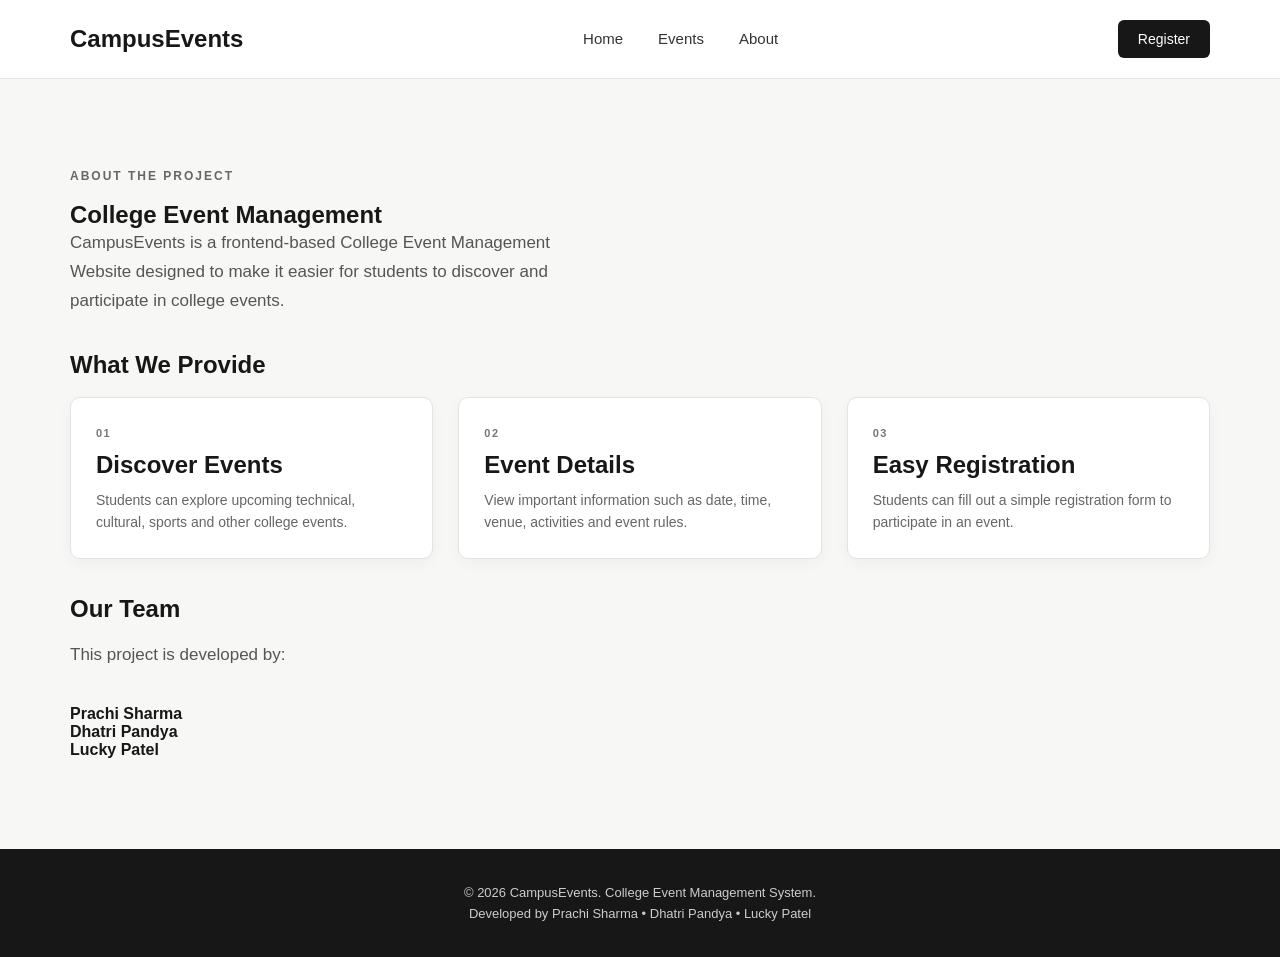
==== about.html @ df2afa7b "Initial project" ====
<!DOCTYPE html>
<html lang="en">

<head>
    <meta charset="UTF-8">
    <meta name="viewport" content="width=device-width, initial-scale=1.0">

    <title>About | CampusEvents</title>

    <link rel="stylesheet" href="css/style.css">
</head>

<body>

    <header>
        <nav class="navbar">

            <div class="logo">CampusEvents</div>

            <ul class="nav-links">
                <li><a href="index.html">Home</a></li>
                <li><a href="events.html">Events</a></li>
                <li><a href="about.html">About</a></li>
            </ul>

            <a href="register.html" class="register-btn">Register</a>

        </nav>
    </header>


    <main>

        <section class="events-section">

            <p class="small-title">ABOUT THE PROJECT</p>

            <h1>College Event Management</h1>

            <p class="hero-text">
                CampusEvents is a frontend-based College Event
                Management Website designed to make it easier for
                students to discover and participate in college events.
            </p>


            <h2>What We Provide</h2>

            <br>

            <div class="event-container">

                <div class="event-card">
                    <div class="event-info">
                        <span>01</span>
                        <h3>Discover Events</h3>

                        <p>
                            Students can explore upcoming technical,
                            cultural, sports and other college events.
                        </p>
                    </div>
                </div>


                <div class="event-card">
                    <div class="event-info">
                        <span>02</span>
                        <h3>Event Details</h3>

                        <p>
                            View important information such as date,
                            time, venue, activities and event rules.
                        </p>
                    </div>
                </div>


                <div class="event-card">
                    <div class="event-info">
                        <span>03</span>
                        <h3>Easy Registration</h3>

                        <p>
                            Students can fill out a simple registration
                            form to participate in an event.
                        </p>
                    </div>
                </div>

            </div>


            <br><br>


            <h2>Our Team</h2>

            <br>

            <p class="hero-text">
                This project is developed by:
            </p>

            <p>
                <strong>Prachi Sharma</strong><br>
                <strong>Dhatri Pandya</strong><br>
                <strong>Lucky Patel</strong>
            </p>

        </section>

    </main>


    <footer>
        <p>© 2026 CampusEvents. College Event Management System.</p>
        <p>Developed by Prachi Sharma • Dhatri Pandya • Lucky Patel</p>
    </footer>


    <script src="js/script.js"></script>

</body>

</html>
---- css/style.css ----
/* =========================
   RESET
========================= */

* {
    margin: 0;
    padding: 0;
    box-sizing: border-box;
}

body {
    font-family: Arial, sans-serif;
    background: #f7f7f5;
    color: #171717;
}


/* =========================
   NAVBAR
========================= */

header {
    background: #ffffff;
    border-bottom: 1px solid #e5e5e5;
}

.navbar {
    max-width: 1200px;
    margin: auto;
    padding: 20px 30px;

    display: flex;
    align-items: center;
    justify-content: space-between;
}

.logo {
    font-size: 24px;
    font-weight: 700;
}

.nav-links {
    display: flex;
    gap: 35px;
    list-style: none;
}

.nav-links a {
    text-decoration: none;
    color: #333;
    font-size: 15px;
}

.nav-links a:hover {
    color: #000;
}

.register-btn {
    text-decoration: none;
    background: #171717;
    color: white;
    padding: 11px 20px;
    border-radius: 6px;
    font-size: 14px;
}


/* =========================
   HERO
========================= */

.hero {
    min-height: 600px;
    display: flex;
    align-items: center;

    background: #e9e9e4;
}

.hero-content {
    max-width: 1200px;
    width: 100%;
    margin: auto;
    padding: 80px 30px;
}

.small-title {
    font-size: 12px;
    font-weight: 700;
    letter-spacing: 2px;
    margin-bottom: 18px;
    color: #666;
}

.hero h1 {
    font-size: 72px;
    line-height: 1.05;
    letter-spacing: -3px;
    margin-bottom: 25px;
}

.hero-text {
    max-width: 500px;
    font-size: 17px;
    line-height: 1.7;
    color: #555;
    margin-bottom: 35px;
}


/* =========================
   BUTTONS
========================= */

.hero-buttons {
    display: flex;
    gap: 15px;
}

.primary-btn,
.secondary-btn {
    text-decoration: none;
    padding: 14px 24px;
    border-radius: 6px;
    font-size: 14px;
}

.primary-btn {
    background: #171717;
    color: white;
}

.secondary-btn {
    border: 1px solid #999;
    color: #171717;
}


/* =========================
   EVENTS
========================= */

.events-section {
    max-width: 1200px;
    margin: auto;
    padding: 90px 30px;
}

.section-heading {
    display: flex;
    align-items: end;
    justify-content: space-between;
    margin-bottom: 40px;
}

.section-heading h2 {
    font-size: 42px;
    letter-spacing: -1px;
}

.section-heading a {
    text-decoration: none;
    color: #171717;
    font-size: 14px;
}


/* =========================
   EVENT CARDS
========================= */

.event-container {
    display: grid;
    grid-template-columns: repeat(3, 1fr);
    gap: 25px;
}

.event-card {
    background: white;
    border: 1px solid #e3e3e3;
    border-radius: 10px;
    overflow: hidden;
    transition: transform 0.3s ease;
}

.event-card:hover {
    transform: translateY(-6px);
}

.event-image {
    height: 210px;
    background: #d8d8d3;

    display: flex;
    align-items: center;
    justify-content: center;

    font-size: 14px;
    font-weight: 700;
    letter-spacing: 2px;
    color: #777;
}

.event-info {
    padding: 25px;
}

.event-info > span {
    font-size: 11px;
    font-weight: 700;
    letter-spacing: 1.5px;
    color: #777;
}

.event-info h3 {
    font-size: 24px;
    margin: 10px 0;
}

.event-info > p {
    color: #666;
    line-height: 1.6;
    font-size: 14px;
}

.event-details {
    margin-top: 20px;
    padding-top: 15px;
    border-top: 1px solid #eee;
}

.event-details p {
    font-size: 13px;
    color: #555;
    margin-bottom: 7px;
}


/* =========================
   FOOTER
========================= */

footer {
    background: #171717;
    color: #ffffff;
    text-align: center;
    padding: 30px 20px;
}

footer p {
    font-size: 13px;
    margin: 6px 0;
    color: #cccccc;
}


/* =========================
   MOBILE
========================= */

@media (max-width: 768px) {

    .nav-links {
        display: none;
    }

    .hero h1 {
        font-size: 48px;
    }

    .event-container {
        grid-template-columns: 1fr;
    }

    .section-heading {
        align-items: flex-start;
        gap: 20px;
        flex-direction: column;
    }
}



/* =========================
   REGISTRATION FORM
========================= */

form {
    max-width: 650px;
    margin-top: 40px;
    display: flex;
    flex-direction: column;
    gap: 10px;
}

form label {
    font-size: 14px;
    font-weight: 600;
    margin-top: 12px;
}

form input,
form select {
    width: 100%;
    padding: 14px 16px;
    border: 1px solid #d5d5d5;
    border-radius: 7px;
    background: #ffffff;
    font-size: 14px;
    outline: none;
    transition: border 0.3s ease, box-shadow 0.3s ease;
}

form input:focus,
form select:focus {
    border-color: #171717;
    box-shadow: 0 0 0 3px rgba(0, 0, 0, 0.06);
}

form button {
    border: none;
    cursor: pointer;
    margin-top: 20px;
    width: fit-content;
}

/* =========================
   SUCCESS MESSAGE
========================= */

#successMessage {
    margin-top: 25px;
    max-width: 650px;
}

.success-box {
    background: #171717;
    color: white;
    padding: 22px 25px;
    border-radius: 10px;

    animation: successAppear 0.5s ease forwards;
}

.success-box h3 {
    margin-bottom: 8px;
    font-size: 20px;
}

.success-box p {
    color: #cccccc;
    font-size: 14px;
}


/* =========================
   ANIMATIONS
========================= */

@keyframes successAppear {

    0% {
        opacity: 0;
        transform: translateY(15px) scale(0.98);
    }

    100% {
        opacity: 1;
        transform: translateY(0) scale(1);
    }
}


/* =========================
   HOME PAGE ANIMATIONS
========================= */

.hero-content {
    animation: heroAppear 0.8s ease forwards;
}

@keyframes heroAppear {
    from {
        opacity: 0;
        transform: translateY(30px);
    }

    to {
        opacity: 1;
        transform: translateY(0);
    }
}


/* Event cards */

.event-card {
    transition:
        transform 0.3s ease,
        box-shadow 0.3s ease;
}

.event-card:hover {
    transform: translateY(-8px);
    box-shadow: 0 15px 35px rgba(0, 0, 0, 0.08);
}


/* Buttons */

.primary-btn,
.secondary-btn,
.register-btn {
    transition:
        transform 0.25s ease,
        background 0.25s ease;
}

.primary-btn:hover,
.register-btn:hover {
    transform: translateY(-2px);
}

.secondary-btn:hover {
    transform: translateY(-2px);
    background: #171717;
    color: white;
}


/* Navbar links */

.nav-links a {
    position: relative;
}

.nav-links a::after {
    content: "";
    position: absolute;
    left: 0;
    bottom: -5px;

    width: 0;
    height: 2px;

    background: #171717;

    transition: width 0.25s ease;
}

.nav-links a:hover::after {
    width: 100%;
}

/* =========================
   EVENT CARD FIX
========================= */

.event-container {
    display: grid;
    grid-template-columns: repeat(3, minmax(0, 1fr));
    gap: 25px;
    width: 100%;
}

.event-card {
    position: relative;
    width: 100%;
    min-width: 0;
    background: #ffffff;
    border: 1px solid #e3e3e3;
    border-radius: 10px;
    overflow: hidden;

    box-shadow: 0 4px 15px rgba(0, 0, 0, 0.04);

    transition:
        transform 0.3s ease,
        box-shadow 0.3s ease;
}

.event-card:hover {
    transform: translateY(-8px);
    box-shadow: 0 15px 35px rgba(0, 0, 0, 0.08);
}

.event-image {
    width: 100%;
    height: 210px;
    background: #d8d8d3;

    display: flex;
    align-items: center;
    justify-content: center;
}

.event-info {
    width: 100%;
    padding: 25px;
}


/* Mobile */

@media (max-width: 768px) {

    .event-container {
        grid-template-columns: 1fr;
    }

}


/* =========================
   UPCOMING EVENTS - HOME
========================= */

.upcoming-events {
    display: grid !important;
    grid-template-columns: repeat(3, minmax(0, 1fr)) !important;
    gap: 25px !important;
    align-items: stretch !important;
}

.upcoming-events .event-card {
    display: flex !important;
    flex-direction: column !important;
    width: 100% !important;
    min-width: 0 !important;
    background: #ffffff !important;
    border: 1px solid #dddddd !important;
    border-radius: 12px !important;
    overflow: hidden !important;
}

.upcoming-events .event-image {
    width: 100% !important;
    height: 200px !important;
    flex-shrink: 0 !important;
}

.upcoming-events .event-info {
    padding: 24px !important;
    flex: 1 !important;
}


/* Phone */

@media (max-width: 768px) {
    .upcoming-events {
        grid-template-columns: 1fr !important;
    }
}


/* Fix first Upcoming Event card */

.upcoming-events .event-card:first-child {
    border: 1px solid #dddddd !important;
    border-radius: 12px !important;
    background: #ffffff !important;
    overflow: hidden !important;
    box-sizing: border-box !important;
    height: 100% !important;
}

/* HOME - UPCOMING EVENTS */

.upcoming-events {
    display: grid !important;
    grid-template-columns: repeat(3, 1fr) !important;
    gap: 24px !important;
    width: 100% !important;
}

.upcoming-events .event-card {
    width: 100% !important;
    max-width: none !important;
    min-width: 0 !important;
    box-sizing: border-box !important;
}

.upcoming-events .event-image {
    height: 180px !important;
}

@media (max-width: 768px) {
    .upcoming-events {
        grid-template-columns: 1fr !important;
    }
}



/* =========================
   UPCOMING EVENTS - FINAL
========================= */

.upcoming-events {
    display: grid !important;
    grid-template-columns: repeat(3, minmax(0, 1fr)) !important;
    gap: 24px !important;
}

.upcoming-events .event-card {
    display: flex !important;
    flex-direction: column !important;
    width: 100% !important;
    min-width: 0 !important;
    background: #ffffff !important;
    border: 1px solid #e3e3e3 !important;
    border-radius: 10px !important;
    overflow: hidden !important;
    box-sizing: border-box !important;
}

.upcoming-events .event-image {
    width: 100% !important;
    height: 180px !important;
    flex-shrink: 0 !important;
}

.upcoming-events .event-info {
    width: 100% !important;
    padding: 24px !important;
}

@media (max-width: 768px) {
    .upcoming-events {
        grid-template-columns: 1fr !important;
    }
}
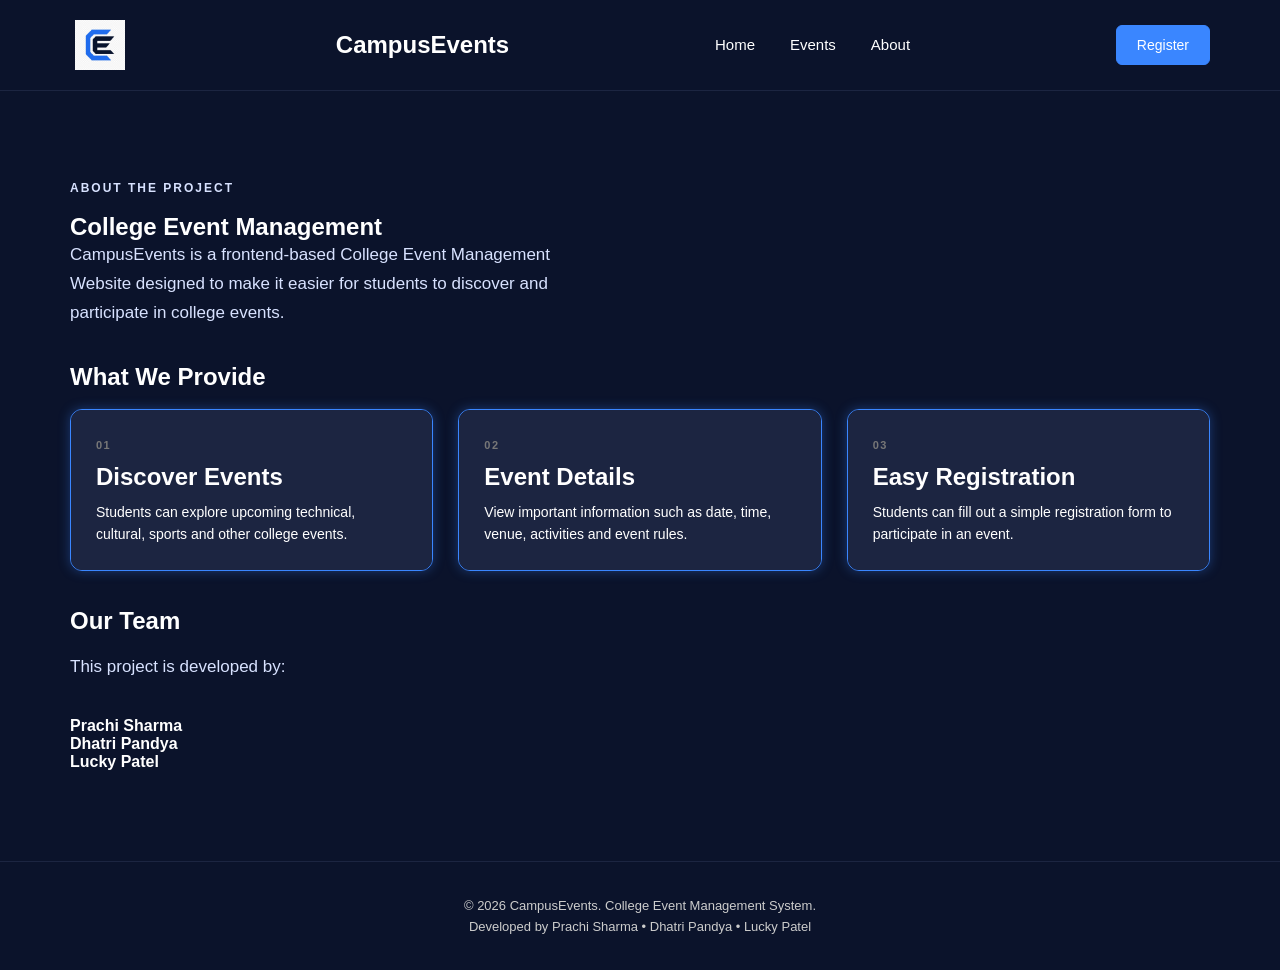
==== commit f555635a: "add logo to all pages" ====
--- a/about.html
+++ b/about.html
@@ -14,6 +14,11 @@
 
     <header>
         <nav class="navbar">
+
+<a href="index.html" class="logo">
+    <img src="images/logo.jpg" alt="CampusEvents Logo">
+</a>
+
 
             <div class="logo">CampusEvents</div>
 
--- a/css/style.css
+++ b/css/style.css
@@ -176,8 +176,8 @@
 }
 
 .event-card {
-    background: white;
-    border: 1px solid #e3e3e3;
+    background: #ff7f50;
+    border: 1px solid #ffb5b4;
     border-radius: 10px;
     overflow: hidden;
     transition: transform 0.3s ease;
@@ -608,7 +608,7 @@
     flex-direction: column !important;
     width: 100% !important;
     min-width: 0 !important;
-    background: #ffffff !important;
+    background: #414141 !important;
     border: 1px solid #e3e3e3 !important;
     border-radius: 10px !important;
     overflow: hidden !important;
@@ -630,4 +630,438 @@
     .upcoming-events {
         grid-template-columns: 1fr !important;
     }
-}+}
+
+/* =========================
+   MOBILE RESPONSIVE
+========================= */
+
+@media (max-width: 768px) {
+
+    .navbar {
+        padding: 15px 20px;
+        flex-wrap: wrap;
+        gap: 15px;
+    }
+
+    .nav-links {
+        gap: 15px;
+    }
+
+    .register-btn {
+        padding: 10px 16px;
+    }
+
+    .events-section {
+        padding: 50px 20px;
+    }
+
+    .event-container {
+        grid-template-columns: 1fr !important;
+        gap: 20px;
+    }
+
+    .upcoming-events {
+        flex-direction: column !important;
+    }
+
+    .upcoming-events .event-card {
+        width: 100% !important;
+    }
+
+    .hero {
+        padding: 60px 20px;
+    }
+
+    .hero h1 {
+        font-size: 38px;
+    }
+
+    .event-info {
+        padding: 20px;
+    }
+
+    form {
+        width: 100%;
+    }
+
+    footer {
+        padding: 25px 20px;
+        text-align: center;
+    }
+}
+
+
+
+/* Beige & Cyan Event Cards */
+
+.event-card {
+    background: #dfdfbd !important;
+    border: 1px solid #00FFFF !important;
+    border-radius: 12px;
+    transition: all 0.3s ease;
+}
+
+.event-card .event-info {
+    background: #dfdfbd !important;
+}
+
+.event-card:hover {
+    border-color: #ffffff !important;
+    box-shadow: 0 10px 25px rgba(255, 255, 255, 0.25);
+    transform: translateY(-6px);
+}
+
+.event-card .primary-btn {
+    background: #dfdfbd;
+    color: #000000;
+}
+
+.event-card .primary-btn:hover {
+    background: #ffffff;
+}
+
+
+
+/* Events Page - gray Background */
+
+body:has(.event-container) {
+    background-color: #414141;
+}
+
+.events-section {
+    background-color: transparent;
+}
+
+
+
+/* HOME PAGE - GRAY & BEIGE THEME */
+
+body {
+    background-color: #414141;
+}
+
+/* Home page background */
+.hero {
+    background-color: #414141 !important;
+}
+
+/* Upcoming Event Cards */
+.upcoming-events .event-card {
+    background-color: #dfdfbd !important;
+    border: 1px solid #00ffff !important;
+    border-radius: 12px;
+    overflow: hidden;
+    box-shadow: 0 0 8px rgba(0, 255, 255, 0.15);
+    transition: all 0.3s ease;
+}
+
+/* Beige card content */
+.upcoming-events .event-info {
+    background-color: #dfdfbd !important;
+}
+
+/* Card hover - white glow */
+.upcoming-events .event-card:hover {
+    border-color: #ffffff !important;
+    box-shadow:
+        0 0 10px #ffffff,
+        0 0 25px rgba(255, 255, 255, 0.65);
+    transform: translateY(-6px);
+}
+
+/* Card image placeholder */
+.upcoming-events .event-image {
+    background-color: #d8d8d3 !important;
+}
+
+/* Home page text */
+.hero h1,
+.events-section h1,
+.section-heading h2 {
+    color: #ffffff;
+}
+
+/* Hero description */
+.hero .hero-text,
+.hero .small-title {
+    color: #e0e0e0;
+}
+
+
+
+/* FIX: HOME PAGE UPCOMING EVENT CARD BORDERS */
+
+.upcoming-events .event-card,
+.upcoming-events .event-card:first-child {
+    border: 1px solid #00ffff !important;
+    box-shadow: 0 0 8px rgba(0, 255, 255, 0.35) !important;
+    background: #dfdfbd !important;
+    transition: all 0.3s ease !important;
+}
+
+.upcoming-events .event-card:hover,
+.upcoming-events .event-card:first-child:hover {
+    border: 1px solid #ffffff !important;
+    box-shadow:
+        0 0 10px #ffffff,
+        0 0 25px rgba(255, 255, 255, 0.65) !important;
+    transform: translateY(-6px);
+}
+
+
+
+
+/* =========================
+   CAMPUS EVENTS - NEW THEME
+========================= */
+
+body {
+    background-color: #0B132B !important;
+    color: #FFFFFF;
+}
+
+/* Navbar */
+header {
+    background-color: #0B132B !important;
+    border-bottom: 1px solid #1C2541;
+}
+
+.logo,
+.nav-links a {
+    color: #FFFFFF !important;
+}
+
+/* Hero and sections */
+.hero,
+.events-section {
+    background-color: #0B132B !important;
+}
+
+.hero h1,
+.events-section h1,
+.section-heading h2,
+.event-info h3 {
+    color: #FFFFFF;
+}
+
+.hero-text,
+.small-title,
+.event-info p {
+    color: #D8E2FF;
+}
+
+/* Event cards */
+.event-card,
+.upcoming-events .event-card {
+    background-color: #1C2541 !important;
+    border: 1px solid #3A86FF !important;
+    border-radius: 12px;
+    box-shadow: 0 0 10px rgba(58, 134, 255, 0.15);
+    transition: all 0.3s ease;
+}
+
+/* Card content */
+.event-info,
+.upcoming-events .event-info {
+    background-color: #1C2541 !important;
+    color: #FFFFFF;
+}
+
+/* Card hover */
+.event-card:hover,
+.upcoming-events .event-card:hover {
+    border-color: #FFFFFF !important;
+    box-shadow: 0 0 18px rgba(58, 134, 255, 0.65);
+    transform: translateY(-6px);
+}
+
+/* Buttons */
+.primary-btn,
+.secondary-btn,
+.register-btn,
+form button {
+    background-color: #3A86FF !important;
+    color: #FFFFFF !important;
+    border: 1px solid #3A86FF;
+    transition: all 0.3s ease;
+}
+
+/* Button hover */
+.primary-btn:hover,
+.secondary-btn:hover,
+.register-btn:hover,
+form button:hover {
+    background-color: #FFFFFF !important;
+    color: #0B132B !important;
+    border-color: #FFFFFF;
+}
+
+/* Event image placeholder */
+.event-image {
+    background-color: #1C2541 !important;
+}
+
+/* Footer */
+footer {
+    background-color: #0B132B !important;
+    color: #FFFFFF;
+    border-top: 1px solid #1C2541;
+}
+
+/* Registration form */
+form label {
+    color: #FFFFFF;
+}
+
+form input,
+form select {
+    background-color: #1C2541;
+    color: #FFFFFF;
+    border: 1px solid #3A86FF;
+}
+
+form input::placeholder {
+    color: #B8C7E8;
+}
+
+form input:focus,
+form select:focus {
+    border-color: #3A86FF;
+    box-shadow: 0 0 8px rgba(58, 134, 255, 0.4);
+}
+
+
+
+/* Make all home event card borders consistent */
+.upcoming-events .event-card,
+.upcoming-events .event-card:first-child {
+    border: 1px solid #3A86FF !important;
+    box-shadow: 0 0 10px rgba(58, 134, 255, 0.35) !important;
+}
+
+/* Same hover effect for every card */
+.upcoming-events .event-card:hover,
+.upcoming-events .event-card:first-child:hover {
+    border-color: #FFFFFF !important;
+    box-shadow: 0 0 10px #FFFFFF,
+                0 0 25px rgba(255, 255, 255, 0.65) !important;
+}
+
+
+
+/* FINAL FIX - EVENTS PAGE CARDS */
+
+.event-card,
+.upcoming-events .event-card {
+    background: #1C2541 !important;
+    border: 1px solid #3A86FF !important;
+    box-shadow: 0 0 12px rgba(58, 134, 255, 0.35) !important;
+    transition: border-color 0.3s ease,
+                box-shadow 0.3s ease,
+                transform 0.3s ease !important;
+}
+
+.event-card .event-info,
+.upcoming-events .event-card .event-info {
+    background: #1C2541 !important;
+}
+
+.event-card .event-info h3,
+.event-card .event-info p,
+.event-card .event-info .event-details,
+.upcoming-events .event-card h3,
+.upcoming-events .event-card p {
+    color: #FFFFFF !important;
+}
+
+.event-card .event-details {
+    border-top-color: #3A86FF !important;
+}
+
+/* Stronger blue glow on hover */
+.event-card:hover,
+.upcoming-events .event-card:hover {
+    border-color: #FFFFFF !important;
+    box-shadow:
+        0 0 8px #FFFFFF,
+        0 0 20px #3A86FF,
+        0 0 40px rgba(58, 134, 255, 0.8) !important;
+    transform: translateY(-7px) !important;
+}
+
+/* Image placeholder */
+.event-card .event-image {
+    background: #1C2541 !important;
+}
+
+
+
+/* Navbar links - White color */
+
+.nav-links a,
+.nav-links a:visited,
+.nav-links a:active {
+    color: #FFFFFF !important;
+    text-decoration: none !important;
+}
+
+/* Hover effect */
+.nav-links a:hover {
+    color: #3A86FF !important;
+}
+
+
+/* SAME GLOW FOR ALL THREE EVENT CARDS */
+
+.upcoming-events .event-card,
+.upcoming-events .event-card:first-child,
+.upcoming-events .event-card:nth-child(2),
+.upcoming-events .event-card:nth-child(3) {
+    border: 1px solid #3A86FF !important;
+    box-shadow: 0 0 10px rgba(58, 134, 255, 0.3) !important;
+    transition: all 0.3s ease !important;
+}
+
+.upcoming-events .event-card:hover,
+.upcoming-events .event-card:first-child:hover,
+.upcoming-events .event-card:nth-child(2):hover,
+.upcoming-events .event-card:nth-child(3):hover {
+    border-color: #FFFFFF !important;
+    box-shadow:
+        0 0 10px rgba(255, 255, 255, 0.9),
+        0 0 25px rgba(58, 134, 255, 0.8),
+        0 0 40px rgba(58, 134, 255, 0.5) !important;
+    transform: translateY(-6px);
+}
+
+
+
+
+.navbar .logo {
+    display: flex;
+    align-items: center;
+    flex-shrink: 0;
+}
+
+.navbar .logo img {
+    width: 60px;
+    height: 50px;
+    object-fit: contain;
+    display: block;
+}
+
+
+
+.navbar .logo {
+    display: flex;
+    align-items: center;
+    flex-shrink: 0;
+}
+
+.navbar .logo img {
+    width: 60px;
+    height: 50px;
+    object-fit: contain;
+    display: block;
+}
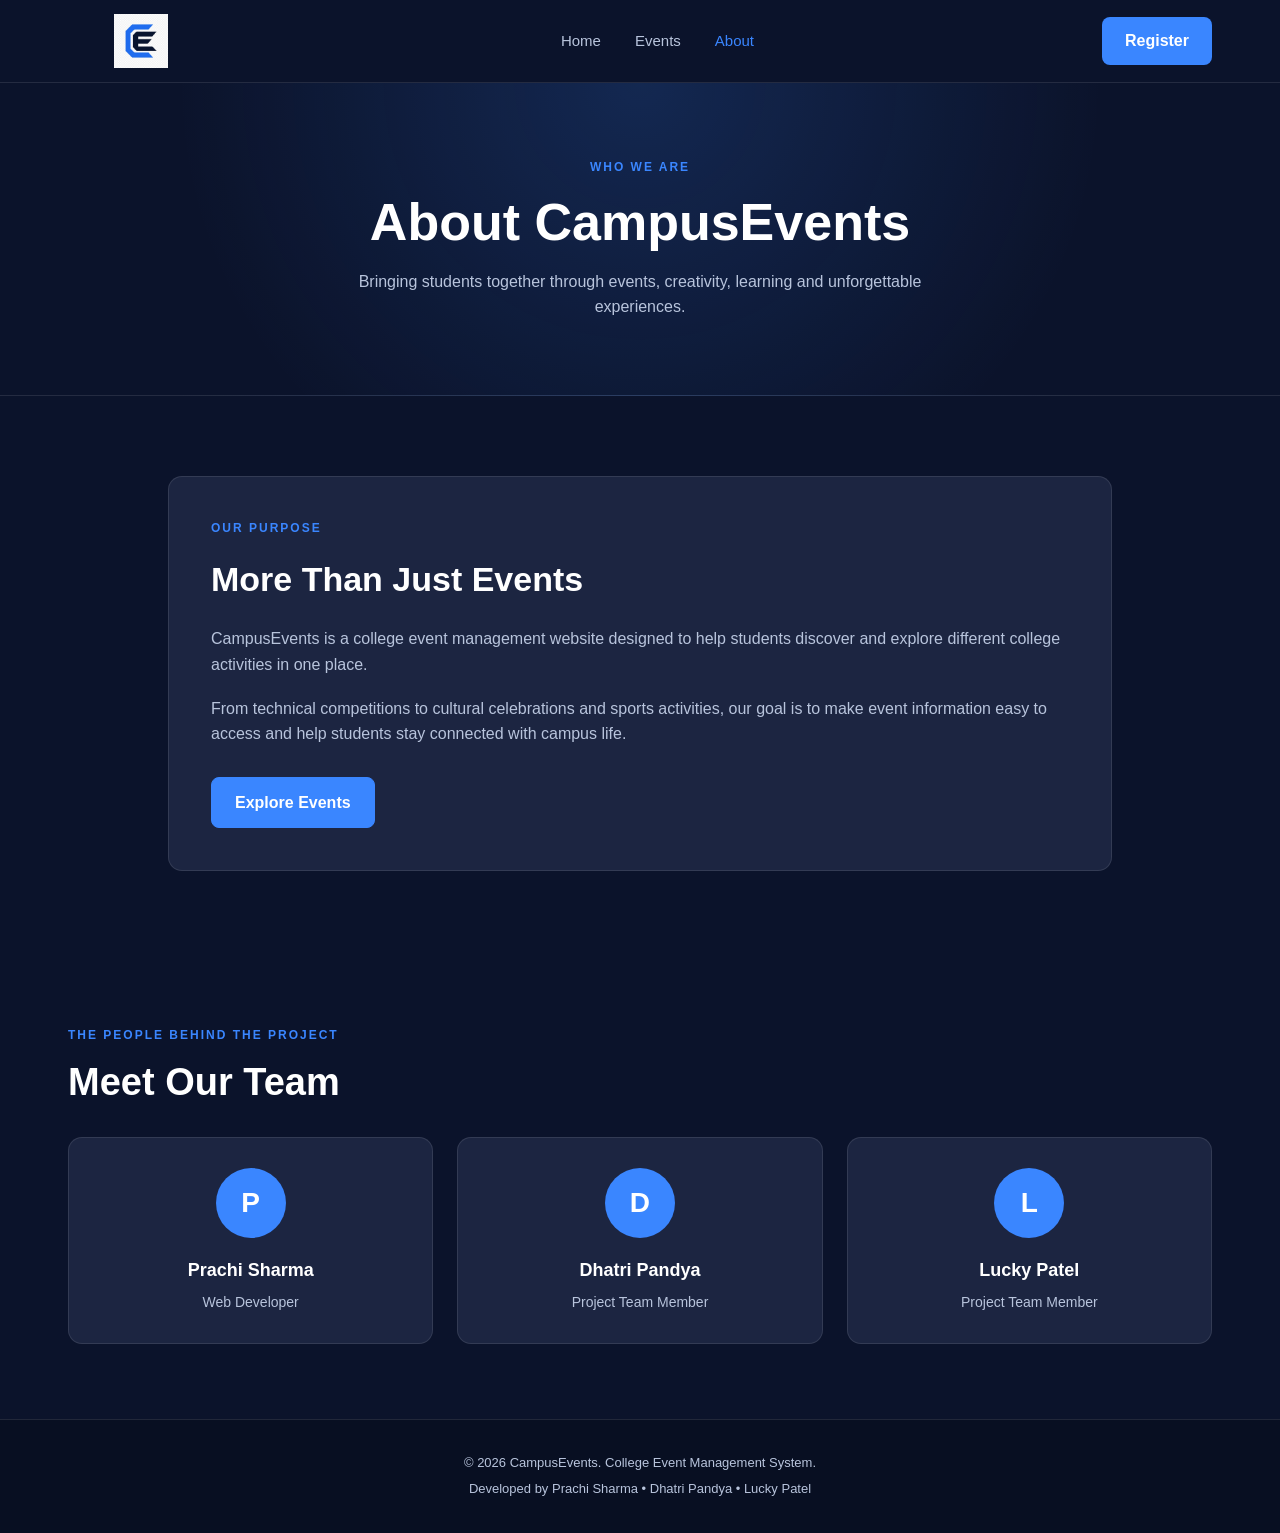
==== commit d20800a8: "save" ====
--- a/about.html
+++ b/about.html
@@ -1,12 +1,11 @@
+
 <!DOCTYPE html>
 <html lang="en">
 
 <head>
     <meta charset="UTF-8">
     <meta name="viewport" content="width=device-width, initial-scale=1.0">
-
-    <title>About | CampusEvents</title>
-
+    <title>About Us | CampusEvents</title>
     <link rel="stylesheet" href="css/style.css">
 </head>
 
@@ -14,118 +13,96 @@
 
     <header>
         <nav class="navbar">
-
-<a href="index.html" class="logo">
-    <img src="images/logo.jpg" alt="CampusEvents Logo">
-</a>
-
-
-            <div class="logo">CampusEvents</div>
+            <a href="index.html" class="logo">
+                <img src="images/logo.jpg" alt="CampusEvents Logo">
+            </a>
 
             <ul class="nav-links">
                 <li><a href="index.html">Home</a></li>
                 <li><a href="events.html">Events</a></li>
-                <li><a href="about.html">About</a></li>
+                <li><a href="about.html" class="active">About</a></li>
             </ul>
 
             <a href="register.html" class="register-btn">Register</a>
-
         </nav>
     </header>
 
-
     <main>
 
-        <section class="events-section">
+        <section class="page-hero">
+            <p class="small-title">WHO WE ARE</p>
+            <h1>About CampusEvents</h1>
+            <p>
+                Bringing students together through events,
+                creativity, learning and unforgettable experiences.
+            </p>
+        </section>
 
-            <p class="small-title">ABOUT THE PROJECT</p>
+        <section class="about-section">
 
-            <h1>College Event Management</h1>
+            <div class="about-content">
+                <p class="small-title">OUR PURPOSE</p>
+                <h2>More Than Just Events</h2>
 
-            <p class="hero-text">
-                CampusEvents is a frontend-based College Event
-                Management Website designed to make it easier for
-                students to discover and participate in college events.
-            </p>
+                <p>
+                    CampusEvents is a college event management website
+                    designed to help students discover and explore
+                    different college activities in one place.
+                </p>
 
+                <p>
+                    From technical competitions to cultural celebrations
+                    and sports activities, our goal is to make event
+                    information easy to access and help students stay
+                    connected with campus life.
+                </p>
 
-            <h2>What We Provide</h2>
+                <a href="events.html" class="primary-btn">
+                    Explore Events
+                </a>
+            </div>
 
-            <br>
+        </section>
 
-            <div class="event-container">
+        <section class="team-section">
+            <div class="section-heading">
+                <div>
+                    <p class="small-title">THE PEOPLE BEHIND THE PROJECT</p>
+                    <h2>Meet Our Team</h2>
+                </div>
+            </div>
 
-                <div class="event-card">
-                    <div class="event-info">
-                        <span>01</span>
-                        <h3>Discover Events</h3>
+            <div class="team-container">
 
-                        <p>
-                            Students can explore upcoming technical,
-                            cultural, sports and other college events.
-                        </p>
-                    </div>
+                <div class="team-card">
+                    <div class="team-avatar">P</div>
+                    <h3>Prachi Sharma</h3>
+                    <p>Web Developer</p>
                 </div>
 
-
-                <div class="event-card">
-                    <div class="event-info">
-                        <span>02</span>
-                        <h3>Event Details</h3>
-
-                        <p>
-                            View important information such as date,
-                            time, venue, activities and event rules.
-                        </p>
-                    </div>
+                <div class="team-card">
+                    <div class="team-avatar">D</div>
+                    <h3>Dhatri Pandya</h3>
+                    <p>Project Team Member</p>
                 </div>
 
-
-                <div class="event-card">
-                    <div class="event-info">
-                        <span>03</span>
-                        <h3>Easy Registration</h3>
-
-                        <p>
-                            Students can fill out a simple registration
-                            form to participate in an event.
-                        </p>
-                    </div>
+                <div class="team-card">
+                    <div class="team-avatar">L</div>
+                    <h3>Lucky Patel</h3>
+                    <p>Project Team Member</p>
                 </div>
 
             </div>
-
-
-            <br><br>
-
-
-            <h2>Our Team</h2>
-
-            <br>
-
-            <p class="hero-text">
-                This project is developed by:
-            </p>
-
-            <p>
-                <strong>Prachi Sharma</strong><br>
-                <strong>Dhatri Pandya</strong><br>
-                <strong>Lucky Patel</strong>
-            </p>
-
         </section>
 
     </main>
-
 
     <footer>
         <p>© 2026 CampusEvents. College Event Management System.</p>
         <p>Developed by Prachi Sharma • Dhatri Pandya • Lucky Patel</p>
     </footer>
 
-
     <script src="js/script.js"></script>
 
 </body>
-
-</html>+</html>
--- a/css/style.css
+++ b/css/style.css
@@ -1,1067 +1,762 @@
-/* =========================
-   RESET
-========================= */
-
+
+/* ==============================
+   CampusEvents - Main Stylesheet
+   Theme: Deep Navy + Electric Blue
+================================= */
+
+/* Reset */
 * {
     margin: 0;
     padding: 0;
     box-sizing: border-box;
 }
 
+:root {
+    --bg: #0B132B;
+    --card: #1C2541;
+    --blue: #3A86FF;
+    --white: #FFFFFF;
+    --muted: #B8C4DC;
+    --border: rgba(255, 255, 255, 0.10);
+}
+
+html {
+    scroll-behavior: smooth;
+}
+
 body {
-    font-family: Arial, sans-serif;
-    background: #f7f7f5;
-    color: #171717;
-}
-
-
-/* =========================
-   NAVBAR
-========================= */
+    font-family: Arial, Helvetica, sans-serif;
+    background: var(--bg);
+    color: var(--white);
+    line-height: 1.6;
+}
+
+a {
+    color: inherit;
+    text-decoration: none;
+}
+
+img {
+    display: block;
+    max-width: 100%;
+}
+
+button,
+input,
+select,
+textarea {
+    font: inherit;
+}
+
+button,
+.primary-btn,
+.secondary-btn,
+.register-btn {
+    transition: 0.25s ease;
+}
+
+/* ==============================
+   NAVIGATION
+================================= */
 
 header {
-    background: #ffffff;
-    border-bottom: 1px solid #e5e5e5;
+    width: 100%;
+    background: var(--bg);
+    border-bottom: 1px solid var(--border);
+    position: sticky;
+    top: 0;
+    z-index: 100;
 }
 
 .navbar {
     max-width: 1200px;
+    min-height: 82px;
     margin: auto;
-    padding: 20px 30px;
-
+    padding: 12px 28px;
     display: flex;
     align-items: center;
     justify-content: space-between;
+    gap: 24px;
 }
 
 .logo {
-    font-size: 24px;
-    font-weight: 700;
+    display: inline-flex;
+    align-items: center;
+    flex-shrink: 0;
+}
+
+.logo img {
+    width: 145px;
+    height: 54px;
+    object-fit: contain;
+    border-radius: 6px;
 }
 
 .nav-links {
     display: flex;
-    gap: 35px;
+    align-items: center;
+    gap: 34px;
     list-style: none;
 }
 
 .nav-links a {
-    text-decoration: none;
-    color: #333;
+    color: var(--muted);
     font-size: 15px;
-}
-
-.nav-links a:hover {
-    color: #000;
+    transition: color 0.25s ease;
+}
+
+.nav-links a:hover,
+.nav-links a.active {
+    color: var(--blue);
 }
 
 .register-btn {
-    text-decoration: none;
-    background: #171717;
-    color: white;
-    padding: 11px 20px;
-    border-radius: 6px;
-    font-size: 14px;
-}
-
-
-/* =========================
-   HERO
-========================= */
+    display: inline-block;
+    background: var(--blue);
+    color: var(--white);
+    padding: 11px 23px;
+    border-radius: 8px;
+    font-weight: 600;
+    white-space: nowrap;
+}
+
+.register-btn:hover,
+.primary-btn:hover {
+    background: #246de0;
+    transform: translateY(-2px);
+}
+
+/* ==============================
+   BUTTONS
+================================= */
+
+.primary-btn,
+.secondary-btn {
+    display: inline-block;
+    padding: 12px 23px;
+    border-radius: 8px;
+    font-weight: 600;
+    text-align: center;
+    cursor: pointer;
+}
+
+.primary-btn {
+    background: var(--blue);
+    color: var(--white);
+    border: 1px solid var(--blue);
+}
+
+.secondary-btn {
+    background: transparent;
+    color: var(--white);
+    border: 1px solid rgba(255, 255, 255, 0.35);
+}
+
+.secondary-btn:hover {
+    border-color: var(--blue);
+    color: var(--blue);
+    transform: translateY(-2px);
+}
+
+.hero-buttons {
+    display: flex;
+    flex-wrap: wrap;
+    gap: 14px;
+    margin-top: 28px;
+}
+
+/* ==============================
+   HOME HERO
+================================= */
 
 .hero {
-    min-height: 600px;
+    min-height: 570px;
     display: flex;
     align-items: center;
-
-    background: #e9e9e4;
+    padding: 80px max(7%, calc((100% - 1120px) / 2));
+    background:
+        radial-gradient(
+            circle at 85% 35%,
+            rgba(58, 134, 255, 0.18),
+            transparent 35%
+        ),
+        var(--bg);
 }
 
 .hero-content {
-    max-width: 1200px;
-    width: 100%;
-    margin: auto;
-    padding: 80px 30px;
+    max-width: 680px;
 }
 
 .small-title {
+    color: var(--blue);
     font-size: 12px;
     font-weight: 700;
     letter-spacing: 2px;
-    margin-bottom: 18px;
-    color: #666;
+    margin-bottom: 14px;
 }
 
 .hero h1 {
-    font-size: 72px;
-    line-height: 1.05;
-    letter-spacing: -3px;
-    margin-bottom: 25px;
+    font-size: clamp(42px, 6vw, 70px);
+    line-height: 1.08;
+    letter-spacing: -1.5px;
+    margin-bottom: 22px;
 }
 
 .hero-text {
-    max-width: 500px;
+    max-width: 560px;
+    color: var(--muted);
     font-size: 17px;
-    line-height: 1.7;
-    color: #555;
-    margin-bottom: 35px;
-}
-
-
-/* =========================
-   BUTTONS
-========================= */
-
-.hero-buttons {
-    display: flex;
-    gap: 15px;
-}
-
-.primary-btn,
-.secondary-btn {
-    text-decoration: none;
-    padding: 14px 24px;
-    border-radius: 6px;
-    font-size: 14px;
-}
-
-.primary-btn {
-    background: #171717;
-    color: white;
-}
-
-.secondary-btn {
-    border: 1px solid #999;
-    color: #171717;
-}
-
-
-/* =========================
-   EVENTS
-========================= */
-
-.events-section {
+}
+
+/* ==============================
+   PAGE HERO
+================================= */
+
+.page-hero {
+    padding: 75px 24px;
+    text-align: center;
+    background:
+        radial-gradient(
+            circle at 50% 0%,
+            rgba(58, 134, 255, 0.18),
+            transparent 65%
+        ),
+        var(--bg);
+    border-bottom: 1px solid var(--border);
+}
+
+.page-hero h1 {
+    font-size: clamp(34px, 5vw, 52px);
+    line-height: 1.2;
+    margin-bottom: 15px;
+}
+
+.page-hero > p:last-child {
+    max-width: 650px;
+    margin: 0 auto;
+    color: var(--muted);
+    font-size: 16px;
+}
+
+/* ==============================
+   EVENTS SECTION
+================================= */
+
+.events-section,
+.team-section {
     max-width: 1200px;
     margin: auto;
-    padding: 90px 30px;
+    padding: 75px 28px;
 }
 
 .section-heading {
     display: flex;
-    align-items: end;
+    align-items: center;
     justify-content: space-between;
-    margin-bottom: 40px;
+    gap: 20px;
+    margin-bottom: 32px;
 }
 
 .section-heading h2 {
-    font-size: 42px;
-    letter-spacing: -1px;
-}
-
-.section-heading a {
-    text-decoration: none;
-    color: #171717;
-    font-size: 14px;
-}
-
-
-/* =========================
-   EVENT CARDS
-========================= */
-
-.event-container {
-    display: grid;
-    grid-template-columns: repeat(3, 1fr);
-    gap: 25px;
-}
-
-.event-card {
-    background: #ff7f50;
-    border: 1px solid #ffb5b4;
-    border-radius: 10px;
-    overflow: hidden;
-    transition: transform 0.3s ease;
-}
-
-.event-card:hover {
-    transform: translateY(-6px);
-}
-
-.event-image {
-    height: 210px;
-    background: #d8d8d3;
-
-    display: flex;
-    align-items: center;
-    justify-content: center;
-
-    font-size: 14px;
-    font-weight: 700;
-    letter-spacing: 2px;
-    color: #777;
-}
-
-.event-info {
-    padding: 25px;
-}
-
-.event-info > span {
-    font-size: 11px;
-    font-weight: 700;
-    letter-spacing: 1.5px;
-    color: #777;
-}
-
-.event-info h3 {
-    font-size: 24px;
-    margin: 10px 0;
-}
-
-.event-info > p {
-    color: #666;
-    line-height: 1.6;
-    font-size: 14px;
-}
-
-.event-details {
-    margin-top: 20px;
-    padding-top: 15px;
-    border-top: 1px solid #eee;
-}
-
-.event-details p {
-    font-size: 13px;
-    color: #555;
-    margin-bottom: 7px;
-}
-
-
-/* =========================
-   FOOTER
-========================= */
-
-footer {
-    background: #171717;
-    color: #ffffff;
-    text-align: center;
-    padding: 30px 20px;
-}
-
-footer p {
-    font-size: 13px;
-    margin: 6px 0;
-    color: #cccccc;
-}
-
-
-/* =========================
-   MOBILE
-========================= */
-
-@media (max-width: 768px) {
-
-    .nav-links {
-        display: none;
-    }
-
-    .hero h1 {
-        font-size: 48px;
-    }
-
-    .event-container {
-        grid-template-columns: 1fr;
-    }
-
-    .section-heading {
-        align-items: flex-start;
-        gap: 20px;
-        flex-direction: column;
-    }
-}
-
-
-
-/* =========================
-   REGISTRATION FORM
-========================= */
-
-form {
-    max-width: 650px;
-    margin-top: 40px;
-    display: flex;
-    flex-direction: column;
-    gap: 10px;
-}
-
-form label {
-    font-size: 14px;
+    font-size: clamp(28px, 4vw, 38px);
+    line-height: 1.2;
+}
+
+.section-heading > a {
+    color: var(--blue);
     font-weight: 600;
-    margin-top: 12px;
-}
-
-form input,
-form select {
-    width: 100%;
-    padding: 14px 16px;
-    border: 1px solid #d5d5d5;
-    border-radius: 7px;
-    background: #ffffff;
-    font-size: 14px;
-    outline: none;
-    transition: border 0.3s ease, box-shadow 0.3s ease;
-}
-
-form input:focus,
-form select:focus {
-    border-color: #171717;
-    box-shadow: 0 0 0 3px rgba(0, 0, 0, 0.06);
-}
-
-form button {
-    border: none;
-    cursor: pointer;
-    margin-top: 20px;
-    width: fit-content;
-}
-
-/* =========================
-   SUCCESS MESSAGE
-========================= */
-
-#successMessage {
-    margin-top: 25px;
-    max-width: 650px;
-}
-
-.success-box {
-    background: #171717;
-    color: white;
-    padding: 22px 25px;
-    border-radius: 10px;
-
-    animation: successAppear 0.5s ease forwards;
-}
-
-.success-box h3 {
-    margin-bottom: 8px;
-    font-size: 20px;
-}
-
-.success-box p {
-    color: #cccccc;
-    font-size: 14px;
-}
-
-
-/* =========================
-   ANIMATIONS
-========================= */
-
-@keyframes successAppear {
-
-    0% {
-        opacity: 0;
-        transform: translateY(15px) scale(0.98);
-    }
-
-    100% {
-        opacity: 1;
-        transform: translateY(0) scale(1);
-    }
-}
-
-
-/* =========================
-   HOME PAGE ANIMATIONS
-========================= */
-
-.hero-content {
-    animation: heroAppear 0.8s ease forwards;
-}
-
-@keyframes heroAppear {
-    from {
-        opacity: 0;
-        transform: translateY(30px);
-    }
-
-    to {
-        opacity: 1;
-        transform: translateY(0);
-    }
-}
-
-
-/* Event cards */
-
-.event-card {
-    transition:
-        transform 0.3s ease,
-        box-shadow 0.3s ease;
-}
-
-.event-card:hover {
-    transform: translateY(-8px);
-    box-shadow: 0 15px 35px rgba(0, 0, 0, 0.08);
-}
-
-
-/* Buttons */
-
-.primary-btn,
-.secondary-btn,
-.register-btn {
-    transition:
-        transform 0.25s ease,
-        background 0.25s ease;
-}
-
-.primary-btn:hover,
-.register-btn:hover {
-    transform: translateY(-2px);
-}
-
-.secondary-btn:hover {
-    transform: translateY(-2px);
-    background: #171717;
-    color: white;
-}
-
-
-/* Navbar links */
-
-.nav-links a {
-    position: relative;
-}
-
-.nav-links a::after {
-    content: "";
-    position: absolute;
-    left: 0;
-    bottom: -5px;
-
-    width: 0;
-    height: 2px;
-
-    background: #171717;
-
-    transition: width 0.25s ease;
-}
-
-.nav-links a:hover::after {
-    width: 100%;
-}
-
-/* =========================
-   EVENT CARD FIX
-========================= */
+}
+
+.section-heading > a:hover {
+    color: var(--white);
+}
 
 .event-container {
     display: grid;
     grid-template-columns: repeat(3, minmax(0, 1fr));
     gap: 25px;
-    width: 100%;
-}
+}
+
+/* ==============================
+   EVENT CARDS
+================================= */
 
 .event-card {
-    position: relative;
-    width: 100%;
     min-width: 0;
-    background: #ffffff;
-    border: 1px solid #e3e3e3;
-    border-radius: 10px;
     overflow: hidden;
-
-    box-shadow: 0 4px 15px rgba(0, 0, 0, 0.04);
-
+    background: var(--card);
+    border: 1px solid var(--border);
+    border-radius: 14px;
     transition:
         transform 0.3s ease,
+        border-color 0.3s ease,
         box-shadow 0.3s ease;
 }
 
 .event-card:hover {
-    transform: translateY(-8px);
-    box-shadow: 0 15px 35px rgba(0, 0, 0, 0.08);
+    transform: translateY(-6px);
+    border-color: var(--blue);
+    box-shadow: 0 12px 35px rgba(58, 134, 255, 0.12);
 }
 
 .event-image {
     width: 100%;
-    height: 210px;
-    background: #d8d8d3;
-
+    height: 220px;
+    overflow: hidden;
+    background: #15203b;
+}
+
+.event-image img {
+    width: 100%;
+    height: 100%;
+    object-fit: cover;
+    transition: transform 0.4s ease;
+}
+
+.event-card:hover .event-image img {
+    transform: scale(1.04);
+}
+
+.event-info {
+    padding: 24px;
+}
+
+.event-info > span,
+.event-category {
+    display: inline-block;
+    color: var(--blue);
+    font-size: 11px;
+    font-weight: 700;
+    letter-spacing: 1.5px;
+    margin-bottom: 10px;
+}
+
+.event-info h3 {
+    font-size: 22px;
+    margin-bottom: 10px;
+}
+
+.event-info > p {
+    color: var(--muted);
+    font-size: 14px;
+    margin-bottom: 18px;
+}
+
+.event-details {
+    margin-bottom: 22px;
+}
+
+.event-details p {
+    color: var(--muted);
+    font-size: 13px;
+    margin: 5px 0;
+}
+
+.event-info .primary-btn {
+    font-size: 14px;
+}
+
+/* ==============================
+   ABOUT PAGE
+================================= */
+
+.about-section {
+    max-width: 1000px;
+    margin: auto;
+    padding: 80px 28px;
+}
+
+.about-content {
+    padding: 42px;
+    background: var(--card);
+    border: 1px solid var(--border);
+    border-radius: 14px;
+}
+
+.about-content h2 {
+    font-size: 34px;
+    margin-bottom: 20px;
+}
+
+.about-content > p:not(.small-title) {
+    color: var(--muted);
+    margin-bottom: 18px;
+}
+
+.about-content .primary-btn {
+    margin-top: 12px;
+}
+
+.team-container {
+    display: grid;
+    grid-template-columns: repeat(3, minmax(0, 1fr));
+    gap: 24px;
+}
+
+.team-card {
+    text-align: center;
+    padding: 30px 20px;
+    background: var(--card);
+    border: 1px solid var(--border);
+    border-radius: 14px;
+    transition: border-color 0.25s ease;
+}
+
+.team-card:hover {
+    border-color: var(--blue);
+}
+
+.team-avatar {
+    width: 70px;
+    height: 70px;
+    display: grid;
+    place-items: center;
+    margin: 0 auto 18px;
+    background: var(--blue);
+    border-radius: 50%;
+    font-size: 28px;
+    font-weight: 700;
+}
+
+.team-card h3 {
+    font-size: 18px;
+    margin-bottom: 6px;
+}
+
+.team-card p {
+    color: var(--muted);
+    font-size: 14px;
+}
+
+/* ==============================
+   REGISTRATION PAGE
+================================= */
+
+.registration-section {
+    max-width: 760px;
+    margin: auto;
+    padding: 65px 24px 85px;
+}
+
+.registration-form {
+    padding: 35px;
+    background: var(--card);
+    border: 1px solid var(--border);
+    border-radius: 16px;
+    box-shadow: 0 15px 45px rgba(0, 0, 0, 0.15);
+}
+
+.registration-form h2 {
+    font-size: 29px;
+    margin-bottom: 5px;
+}
+
+.form-description {
+    color: var(--muted);
+    margin-bottom: 26px;
+}
+
+.form-group {
     display: flex;
-    align-items: center;
-    justify-content: center;
-}
-
-.event-info {
+    flex-direction: column;
+    gap: 8px;
+    margin-bottom: 20px;
+}
+
+.form-group label {
+    font-size: 14px;
+    font-weight: 600;
+}
+
+.form-group input,
+.form-group select,
+.form-group textarea {
     width: 100%;
-    padding: 25px;
-}
-
-
-/* Mobile */
-
-@media (max-width: 768px) {
-
+    padding: 13px 14px;
+    color: var(--white);
+    background: var(--bg);
+    border: 1px solid rgba(255, 255, 255, 0.18);
+    border-radius: 8px;
+    outline: none;
+}
+
+.form-group input::placeholder,
+.form-group textarea::placeholder {
+    color: #8795b2;
+}
+
+.form-group select {
+    cursor: pointer;
+}
+
+.form-group select option {
+    background: var(--card);
+    color: var(--white);
+}
+
+.form-group input:focus,
+.form-group select:focus,
+.form-group textarea:focus {
+    border-color: var(--blue);
+    box-shadow: 0 0 0 3px rgba(58, 134, 255, 0.12);
+}
+
+.form-group textarea {
+    resize: vertical;
+}
+
+.registration-form button {
+    width: 100%;
+    border: none;
+    font-weight: 700;
+}
+
+#formMessage {
+    margin-top: 18px;
+    font-size: 14px;
+    font-weight: 600;
+}
+
+/* ==============================
+   EVENT DETAILS PAGES
+================================= */
+
+.event-detail-section {
+    max-width: 1100px;
+    margin: auto;
+    padding: 70px 28px 85px;
+    display: grid;
+    grid-template-columns: minmax(0, 0.9fr) minmax(0, 1.1fr);
+    align-items: start;
+    gap: 45px;
+}
+
+.event-detail-image {
+    overflow: hidden;
+    border-radius: 15px;
+    border: 1px solid var(--border);
+    background: var(--card);
+}
+
+.event-detail-image img {
+    width: 100%;
+    min-height: 300px;
+    max-height: 520px;
+    object-fit: cover;
+}
+
+.event-detail-content h2 {
+    font-size: 32px;
+    line-height: 1.25;
+    margin-bottom: 18px;
+}
+
+.event-detail-content > p:not(.demo-note) {
+    color: var(--muted);
+    margin-bottom: 16px;
+}
+
+.event-detail-info {
+    display: grid;
+    grid-template-columns: repeat(3, minmax(0, 1fr));
+    gap: 12px;
+    margin: 28px 0;
+}
+
+.event-detail-info > div {
+    padding: 15px 12px;
+    background: var(--card);
+    border: 1px solid var(--border);
+    border-radius: 9px;
+}
+
+.event-detail-info h3 {
+    color: var(--blue);
+    font-size: 13px;
+    margin-bottom: 6px;
+}
+
+.event-detail-info p {
+    font-size: 13px;
+    overflow-wrap: anywhere;
+}
+
+.event-detail-content > h3 {
+    font-size: 20px;
+    margin-bottom: 12px;
+}
+
+.event-feature-list {
+    list-style: none;
+    margin-bottom: 25px;
+}
+
+.event-feature-list li {
+    color: var(--muted);
+    padding: 8px 0 8px 25px;
+    position: relative;
+}
+
+.event-feature-list li::before {
+    content: "✓";
+    color: var(--blue);
+    font-weight: 700;
+    position: absolute;
+    left: 0;
+}
+
+.demo-note {
+    margin-top: 24px;
+    padding: 14px;
+    border-left: 3px solid var(--blue);
+    background: rgba(58, 134, 255, 0.08);
+    color: var(--muted);
+    font-size: 12px;
+}
+
+/* ==============================
+   FOOTER
+================================= */
+
+footer {
+    padding: 28px 20px;
+    text-align: center;
+    background: #080F22;
+    border-top: 1px solid var(--border);
+}
+
+footer p {
+    color: var(--muted);
+    font-size: 13px;
+    margin: 5px 0;
+}
+
+/* ==============================
+   RESPONSIVE DESIGN
+================================= */
+
+@media (max-width: 900px) {
     .event-container {
+        grid-template-columns: repeat(2, minmax(0, 1fr));
+    }
+
+    .event-detail-section {
         grid-template-columns: 1fr;
-    }
-
-}
-
-
-/* =========================
-   UPCOMING EVENTS - HOME
-========================= */
-
-.upcoming-events {
-    display: grid !important;
-    grid-template-columns: repeat(3, minmax(0, 1fr)) !important;
-    gap: 25px !important;
-    align-items: stretch !important;
-}
-
-.upcoming-events .event-card {
-    display: flex !important;
-    flex-direction: column !important;
-    width: 100% !important;
-    min-width: 0 !important;
-    background: #ffffff !important;
-    border: 1px solid #dddddd !important;
-    border-radius: 12px !important;
-    overflow: hidden !important;
-}
-
-.upcoming-events .event-image {
-    width: 100% !important;
-    height: 200px !important;
-    flex-shrink: 0 !important;
-}
-
-.upcoming-events .event-info {
-    padding: 24px !important;
-    flex: 1 !important;
-}
-
-
-/* Phone */
-
-@media (max-width: 768px) {
-    .upcoming-events {
-        grid-template-columns: 1fr !important;
-    }
-}
-
-
-/* Fix first Upcoming Event card */
-
-.upcoming-events .event-card:first-child {
-    border: 1px solid #dddddd !important;
-    border-radius: 12px !important;
-    background: #ffffff !important;
-    overflow: hidden !important;
-    box-sizing: border-box !important;
-    height: 100% !important;
-}
-
-/* HOME - UPCOMING EVENTS */
-
-.upcoming-events {
-    display: grid !important;
-    grid-template-columns: repeat(3, 1fr) !important;
-    gap: 24px !important;
-    width: 100% !important;
-}
-
-.upcoming-events .event-card {
-    width: 100% !important;
-    max-width: none !important;
-    min-width: 0 !important;
-    box-sizing: border-box !important;
-}
-
-.upcoming-events .event-image {
-    height: 180px !important;
-}
-
-@media (max-width: 768px) {
-    .upcoming-events {
-        grid-template-columns: 1fr !important;
-    }
-}
-
-
-
-/* =========================
-   UPCOMING EVENTS - FINAL
-========================= */
-
-.upcoming-events {
-    display: grid !important;
-    grid-template-columns: repeat(3, minmax(0, 1fr)) !important;
-    gap: 24px !important;
-}
-
-.upcoming-events .event-card {
-    display: flex !important;
-    flex-direction: column !important;
-    width: 100% !important;
-    min-width: 0 !important;
-    background: #414141 !important;
-    border: 1px solid #e3e3e3 !important;
-    border-radius: 10px !important;
-    overflow: hidden !important;
-    box-sizing: border-box !important;
-}
-
-.upcoming-events .event-image {
-    width: 100% !important;
-    height: 180px !important;
-    flex-shrink: 0 !important;
-}
-
-.upcoming-events .event-info {
-    width: 100% !important;
-    padding: 24px !important;
-}
-
-@media (max-width: 768px) {
-    .upcoming-events {
-        grid-template-columns: 1fr !important;
-    }
-}
-
-/* =========================
-   MOBILE RESPONSIVE
-========================= */
-
-@media (max-width: 768px) {
-
+        gap: 30px;
+    }
+
+    .event-detail-image img {
+        max-height: 400px;
+    }
+}
+
+@media (max-width: 600px) {
     .navbar {
-        padding: 15px 20px;
+        padding: 12px 16px;
+        min-height: auto;
         flex-wrap: wrap;
-        gap: 15px;
+        gap: 12px;
+    }
+
+    .logo img {
+        width: 110px;
+        height: 42px;
     }
 
     .nav-links {
-        gap: 15px;
+        order: 3;
+        width: 100%;
+        justify-content: center;
+        gap: 28px;
+        padding: 8px 0 3px;
+    }
+
+    .nav-links a {
+        font-size: 14px;
     }
 
     .register-btn {
-        padding: 10px 16px;
-    }
-
-    .events-section {
-        padding: 50px 20px;
-    }
-
-    .event-container {
-        grid-template-columns: 1fr !important;
-        gap: 20px;
-    }
-
-    .upcoming-events {
-        flex-direction: column !important;
-    }
-
-    .upcoming-events .event-card {
-        width: 100% !important;
+        padding: 9px 14px;
+        font-size: 13px;
     }
 
     .hero {
-        padding: 60px 20px;
+        min-height: 480px;
+        padding: 65px 24px;
     }
 
     .hero h1 {
-        font-size: 38px;
-    }
-
-    .event-info {
-        padding: 20px;
-    }
-
-    form {
-        width: 100%;
-    }
-
-    footer {
-        padding: 25px 20px;
-        text-align: center;
-    }
-}
-
-
-
-/* Beige & Cyan Event Cards */
-
-.event-card {
-    background: #dfdfbd !important;
-    border: 1px solid #00FFFF !important;
-    border-radius: 12px;
-    transition: all 0.3s ease;
-}
-
-.event-card .event-info {
-    background: #dfdfbd !important;
-}
-
-.event-card:hover {
-    border-color: #ffffff !important;
-    box-shadow: 0 10px 25px rgba(255, 255, 255, 0.25);
-    transform: translateY(-6px);
-}
-
-.event-card .primary-btn {
-    background: #dfdfbd;
-    color: #000000;
-}
-
-.event-card .primary-btn:hover {
-    background: #ffffff;
-}
-
-
-
-/* Events Page - gray Background */
-
-body:has(.event-container) {
-    background-color: #414141;
-}
-
-.events-section {
-    background-color: transparent;
-}
-
-
-
-/* HOME PAGE - GRAY & BEIGE THEME */
-
-body {
-    background-color: #414141;
-}
-
-/* Home page background */
-.hero {
-    background-color: #414141 !important;
-}
-
-/* Upcoming Event Cards */
-.upcoming-events .event-card {
-    background-color: #dfdfbd !important;
-    border: 1px solid #00ffff !important;
-    border-radius: 12px;
-    overflow: hidden;
-    box-shadow: 0 0 8px rgba(0, 255, 255, 0.15);
-    transition: all 0.3s ease;
-}
-
-/* Beige card content */
-.upcoming-events .event-info {
-    background-color: #dfdfbd !important;
-}
-
-/* Card hover - white glow */
-.upcoming-events .event-card:hover {
-    border-color: #ffffff !important;
-    box-shadow:
-        0 0 10px #ffffff,
-        0 0 25px rgba(255, 255, 255, 0.65);
-    transform: translateY(-6px);
-}
-
-/* Card image placeholder */
-.upcoming-events .event-image {
-    background-color: #d8d8d3 !important;
-}
-
-/* Home page text */
-.hero h1,
-.events-section h1,
-.section-heading h2 {
-    color: #ffffff;
-}
-
-/* Hero description */
-.hero .hero-text,
-.hero .small-title {
-    color: #e0e0e0;
-}
-
-
-
-/* FIX: HOME PAGE UPCOMING EVENT CARD BORDERS */
-
-.upcoming-events .event-card,
-.upcoming-events .event-card:first-child {
-    border: 1px solid #00ffff !important;
-    box-shadow: 0 0 8px rgba(0, 255, 255, 0.35) !important;
-    background: #dfdfbd !important;
-    transition: all 0.3s ease !important;
-}
-
-.upcoming-events .event-card:hover,
-.upcoming-events .event-card:first-child:hover {
-    border: 1px solid #ffffff !important;
-    box-shadow:
-        0 0 10px #ffffff,
-        0 0 25px rgba(255, 255, 255, 0.65) !important;
-    transform: translateY(-6px);
-}
-
-
-
-
-/* =========================
-   CAMPUS EVENTS - NEW THEME
-========================= */
-
-body {
-    background-color: #0B132B !important;
-    color: #FFFFFF;
-}
-
-/* Navbar */
-header {
-    background-color: #0B132B !important;
-    border-bottom: 1px solid #1C2541;
-}
-
-.logo,
-.nav-links a {
-    color: #FFFFFF !important;
-}
-
-/* Hero and sections */
-.hero,
-.events-section {
-    background-color: #0B132B !important;
-}
-
-.hero h1,
-.events-section h1,
-.section-heading h2,
-.event-info h3 {
-    color: #FFFFFF;
-}
-
-.hero-text,
-.small-title,
-.event-info p {
-    color: #D8E2FF;
-}
-
-/* Event cards */
-.event-card,
-.upcoming-events .event-card {
-    background-color: #1C2541 !important;
-    border: 1px solid #3A86FF !important;
-    border-radius: 12px;
-    box-shadow: 0 0 10px rgba(58, 134, 255, 0.15);
-    transition: all 0.3s ease;
-}
-
-/* Card content */
-.event-info,
-.upcoming-events .event-info {
-    background-color: #1C2541 !important;
-    color: #FFFFFF;
-}
-
-/* Card hover */
-.event-card:hover,
-.upcoming-events .event-card:hover {
-    border-color: #FFFFFF !important;
-    box-shadow: 0 0 18px rgba(58, 134, 255, 0.65);
-    transform: translateY(-6px);
-}
-
-/* Buttons */
-.primary-btn,
-.secondary-btn,
-.register-btn,
-form button {
-    background-color: #3A86FF !important;
-    color: #FFFFFF !important;
-    border: 1px solid #3A86FF;
-    transition: all 0.3s ease;
-}
-
-/* Button hover */
-.primary-btn:hover,
-.secondary-btn:hover,
-.register-btn:hover,
-form button:hover {
-    background-color: #FFFFFF !important;
-    color: #0B132B !important;
-    border-color: #FFFFFF;
-}
-
-/* Event image placeholder */
-.event-image {
-    background-color: #1C2541 !important;
-}
-
-/* Footer */
-footer {
-    background-color: #0B132B !important;
-    color: #FFFFFF;
-    border-top: 1px solid #1C2541;
-}
-
-/* Registration form */
-form label {
-    color: #FFFFFF;
-}
-
-form input,
-form select {
-    background-color: #1C2541;
-    color: #FFFFFF;
-    border: 1px solid #3A86FF;
-}
-
-form input::placeholder {
-    color: #B8C7E8;
-}
-
-form input:focus,
-form select:focus {
-    border-color: #3A86FF;
-    box-shadow: 0 0 8px rgba(58, 134, 255, 0.4);
-}
-
-
-
-/* Make all home event card borders consistent */
-.upcoming-events .event-card,
-.upcoming-events .event-card:first-child {
-    border: 1px solid #3A86FF !important;
-    box-shadow: 0 0 10px rgba(58, 134, 255, 0.35) !important;
-}
-
-/* Same hover effect for every card */
-.upcoming-events .event-card:hover,
-.upcoming-events .event-card:first-child:hover {
-    border-color: #FFFFFF !important;
-    box-shadow: 0 0 10px #FFFFFF,
-                0 0 25px rgba(255, 255, 255, 0.65) !important;
-}
-
-
-
-/* FINAL FIX - EVENTS PAGE CARDS */
-
-.event-card,
-.upcoming-events .event-card {
-    background: #1C2541 !important;
-    border: 1px solid #3A86FF !important;
-    box-shadow: 0 0 12px rgba(58, 134, 255, 0.35) !important;
-    transition: border-color 0.3s ease,
-                box-shadow 0.3s ease,
-                transform 0.3s ease !important;
-}
-
-.event-card .event-info,
-.upcoming-events .event-card .event-info {
-    background: #1C2541 !important;
-}
-
-.event-card .event-info h3,
-.event-card .event-info p,
-.event-card .event-info .event-details,
-.upcoming-events .event-card h3,
-.upcoming-events .event-card p {
-    color: #FFFFFF !important;
-}
-
-.event-card .event-details {
-    border-top-color: #3A86FF !important;
-}
-
-/* Stronger blue glow on hover */
-.event-card:hover,
-.upcoming-events .event-card:hover {
-    border-color: #FFFFFF !important;
-    box-shadow:
-        0 0 8px #FFFFFF,
-        0 0 20px #3A86FF,
-        0 0 40px rgba(58, 134, 255, 0.8) !important;
-    transform: translateY(-7px) !important;
-}
-
-/* Image placeholder */
-.event-card .event-image {
-    background: #1C2541 !important;
-}
-
-
-
-/* Navbar links - White color */
-
-.nav-links a,
-.nav-links a:visited,
-.nav-links a:active {
-    color: #FFFFFF !important;
-    text-decoration: none !important;
-}
-
-/* Hover effect */
-.nav-links a:hover {
-    color: #3A86FF !important;
-}
-
-
-/* SAME GLOW FOR ALL THREE EVENT CARDS */
-
-.upcoming-events .event-card,
-.upcoming-events .event-card:first-child,
-.upcoming-events .event-card:nth-child(2),
-.upcoming-events .event-card:nth-child(3) {
-    border: 1px solid #3A86FF !important;
-    box-shadow: 0 0 10px rgba(58, 134, 255, 0.3) !important;
-    transition: all 0.3s ease !important;
-}
-
-.upcoming-events .event-card:hover,
-.upcoming-events .event-card:first-child:hover,
-.upcoming-events .event-card:nth-child(2):hover,
-.upcoming-events .event-card:nth-child(3):hover {
-    border-color: #FFFFFF !important;
-    box-shadow:
-        0 0 10px rgba(255, 255, 255, 0.9),
-        0 0 25px rgba(58, 134, 255, 0.8),
-        0 0 40px rgba(58, 134, 255, 0.5) !important;
-    transform: translateY(-6px);
-}
-
-
-
-
-.navbar .logo {
-    display: flex;
-    align-items: center;
-    flex-shrink: 0;
-}
-
-.navbar .logo img {
-    width: 60px;
-    height: 50px;
-    object-fit: contain;
-    display: block;
-}
-
-
-
-.navbar .logo {
-    display: flex;
-    align-items: center;
-    flex-shrink: 0;
-}
-
-.navbar .logo img {
-    width: 60px;
-    height: 50px;
-    object-fit: contain;
-    display: block;
-}
+        font-size: 44px;
+    }
+
+    .hero-text {
+        font-size: 15px;
+    }
+
+    .page-hero {
+        padding: 55px 20px;
+    }
+
+    .events-section,
+    .team-section {
+        padding: 55px 18px;
+    }
+
+    .section-heading {
+        align-items: flex-start;
+    }
+
+    .section-heading h2 {
+        font-size: 28px;
+    }
+
+    .event-container,
+    .team-container {
+        grid-template-columns: 1fr;
+    }
+
+    .event-image {
+        height: 220px;
+    }
+
+    .about-section {
+        padding: 50px 18px;
+    }
+
+    .about-content {
+        padding: 25px;
+    }
+
+    .about-content h2 {
+        font-size: 28px;
+    }
+
+    .registration-section {
+        padding: 45px 16px 60px;
+    }
+
+    .registration-form {
+        padding: 24px 18px;
+    }
+
+    .event-detail-section {
+        padding: 45px 18px 60px;
+    }
+
+    .event-detail-content h2 {
+        font-size: 27px;
+    }
+
+    .event-detail-info {
+        grid-template-columns: 1fr;
+    }
+
+    .hero-buttons {
+        gap: 10px;
+    }
+
+    .hero-buttons a {
+        padding: 11px 15px;
+        font-size: 14px;
+    }
+}
